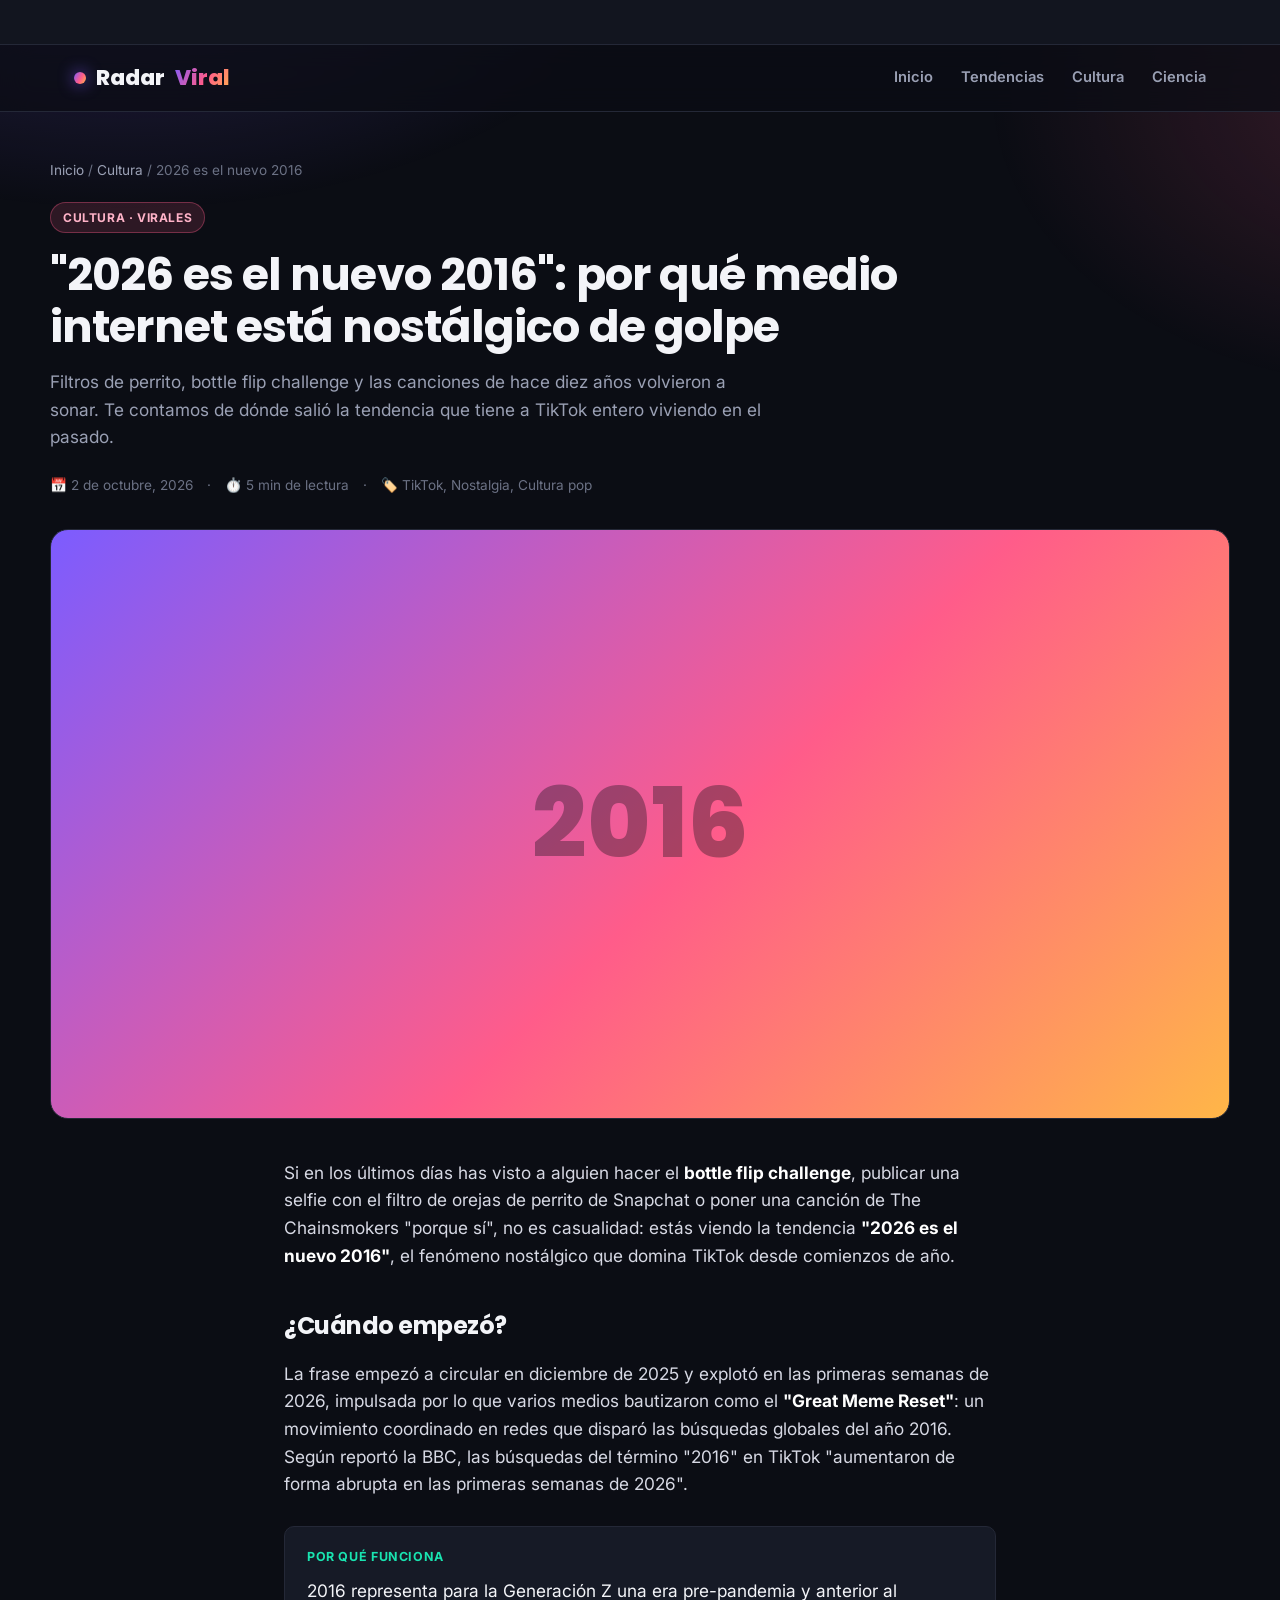
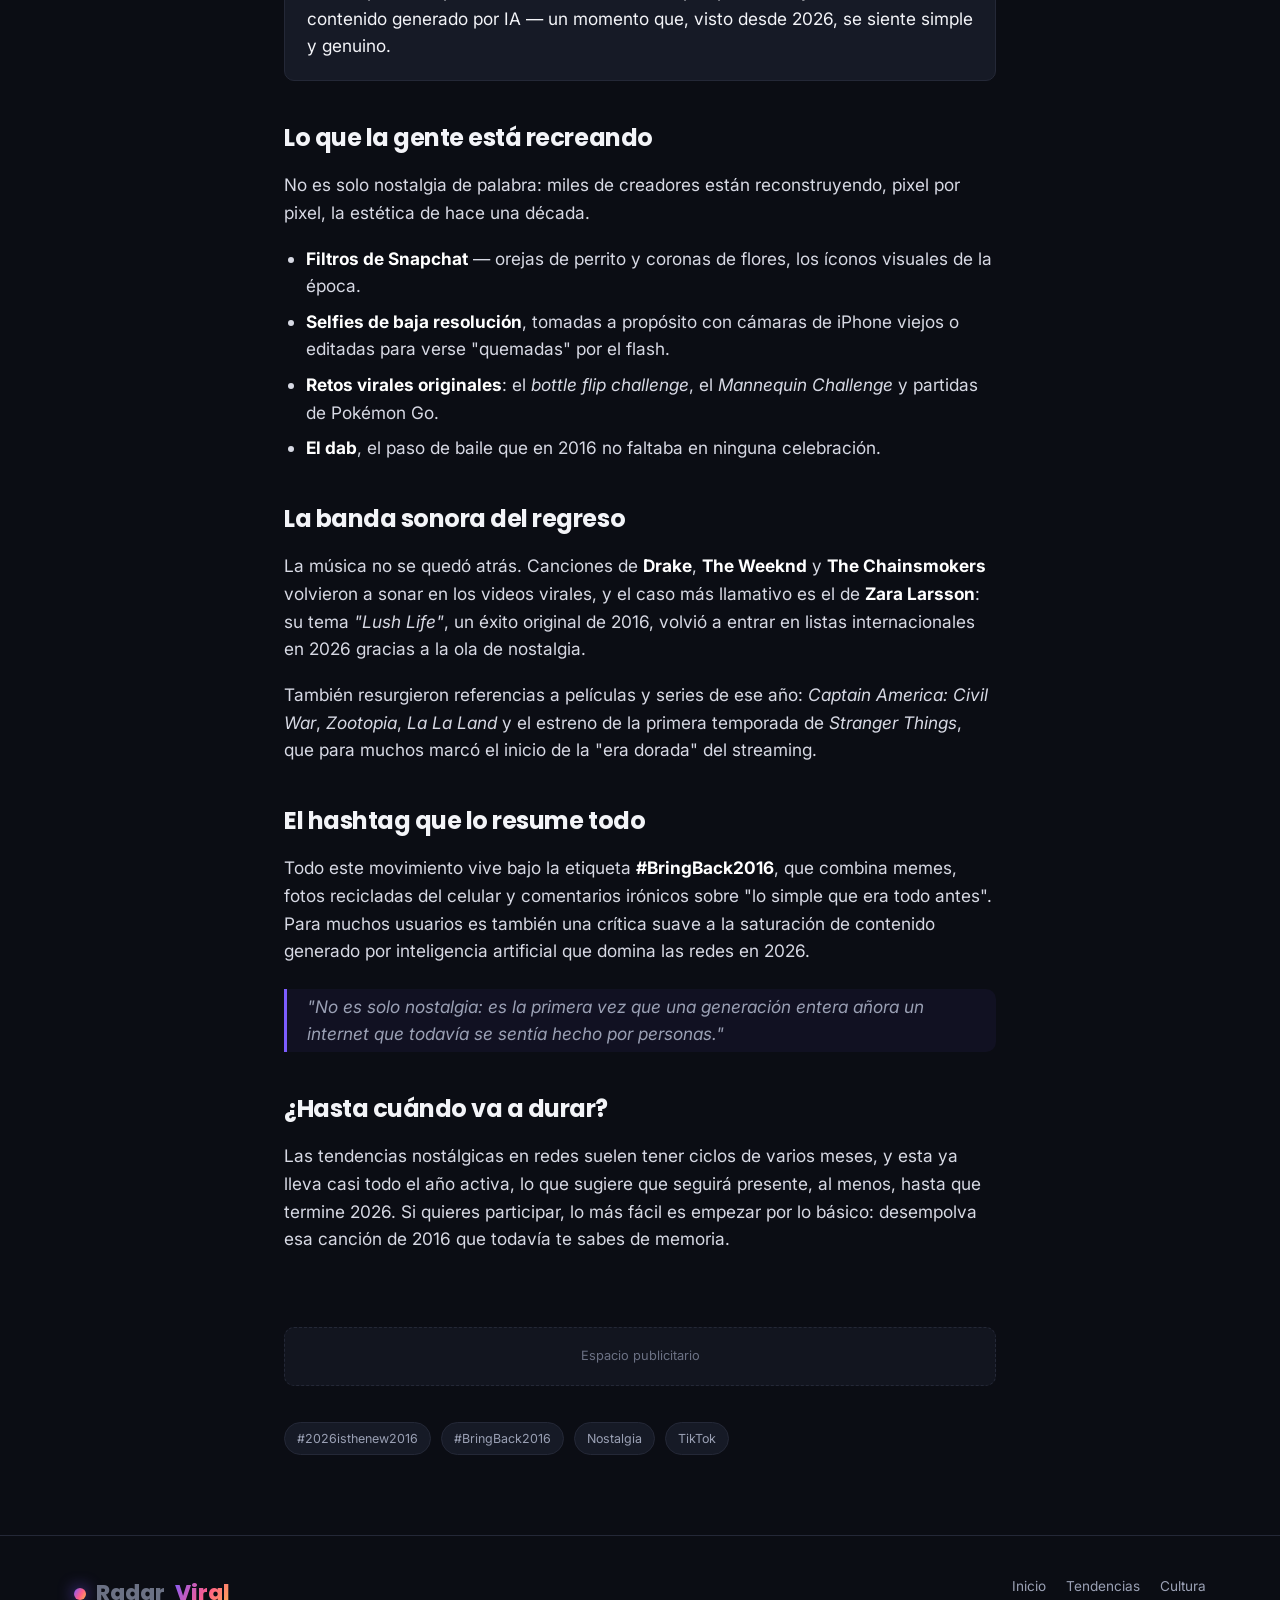
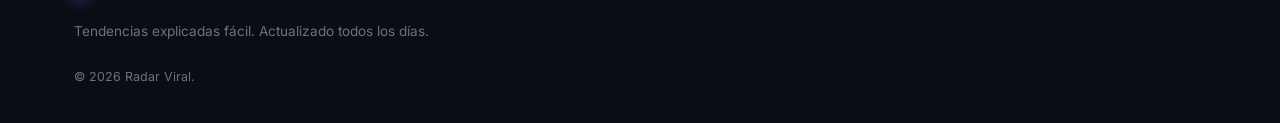
==== articles/2026-es-el-nuevo-2016.html @ d4bd58f1 "Primera versión del sitio Radar Viral" ====
<!DOCTYPE html>
<html lang="es">
<head>
<meta charset="UTF-8">
<meta name="viewport" content="width=device-width, initial-scale=1.0">
<title>"2026 es el nuevo 2016": la tendencia nostálgica que arrasa en TikTok | Radar Viral</title>
<meta name="description" content="Snapchat con orejas de perrito, bottle flip challenge y canciones de hace diez años: así es la tendencia 2016 que resucitó una década entera en TikTok.">
<meta name="monetag" content="62d3a3dba69b1834772214fa06b072d9">
<link rel="icon" href="data:image/svg+xml,<svg xmlns=%22http://www.w3.org/2000/svg%22 viewBox=%220 0 100 100%22><circle cx=%2250%22 cy=%2250%22 r=%2245%22 fill=%22%237c5cff%22/></svg>">
<link rel="preconnect" href="https://fonts.googleapis.com">
<link href="https://fonts.googleapis.com/css2?family=Inter:wght@400;500;600;700;800&family=Poppins:wght@600;700;800&display=swap" rel="stylesheet">
<link rel="stylesheet" href="../assets/style.css">
<meta property="og:title" content="&quot;2026 es el nuevo 2016&quot;: la tendencia nostálgica que arrasa en TikTok">
<meta property="og:type" content="article">
</head>
<body>

<div class="ticker-bar">
  <div class="ticker-track">
    <span><b>● EN VIVO</b>Saturno en oposición — el mejor momento del año para verlo</span>
    <span><b>● TENDENCIA</b>"2026 es el nuevo 2016" arrasa en TikTok</span>
    <span><b>● VIRAL</b>Lluvia de Oriónidas alcanza su punto máximo el 21-22 de octubre</span>
    <span><b>● CULTURA</b>Seis retos de TikTok que todos están copiando este mes</span>
    <span><b>● EN VIVO</b>Saturno en oposición — el mejor momento del año para verlo</span>
    <span><b>● TENDENCIA</b>"2026 es el nuevo 2016" arrasa en TikTok</span>
  </div>
</div>

<header class="site-header">
  <nav class="nav container">
    <a href="../index.html" class="logo"><span class="dot"></span>Radar<span class="accent">Viral</span></a>
    <div class="nav-links">
      <a href="../index.html">Inicio</a>
      <a href="../index.html#tendencias">Tendencias</a>
      <a href="../index.html#cultura">Cultura</a>
      <a href="../index.html#ciencia">Ciencia</a>
    </div>
    <button class="menu-toggle" aria-label="Abrir menú">☰</button>
  </nav>
</header>

<article>
  <div class="article-hero container">
    <div class="breadcrumb"><a href="../index.html">Inicio</a> / <a href="../index.html#cultura">Cultura</a> / 2026 es el nuevo 2016</div>
    <span class="cat-pill">Cultura · Virales</span>
    <h1>"2026 es el nuevo 2016": por qué medio internet está nostálgico de golpe</h1>
    <p class="sub">Filtros de perrito, bottle flip challenge y las canciones de hace diez años volvieron a sonar. Te contamos de dónde salió la tendencia que tiene a TikTok entero viviendo en el pasado.</p>
    <div class="article-meta">
      <span>📅 2 de octubre, 2026</span>
      <span>·</span>
      <span>⏱️ 5 min de lectura</span>
      <span>·</span>
      <span>🏷️ TikTok, Nostalgia, Cultura pop</span>
    </div>
    <div class="cover" style="background:linear-gradient(135deg,#7c5cff,#ff5c8a 55%,#ffb648); display:flex; align-items:center; justify-content:center;">
      <span style="font-family:'Poppins',sans-serif; font-weight:800; font-size:6rem; color:rgba(11,13,20,.35);">2016</span>
    </div>
  </div>

  <div class="article-body">
    <p>Si en los últimos días has visto a alguien hacer el <strong>bottle flip challenge</strong>, publicar una selfie con el filtro de orejas de perrito de Snapchat o poner una canción de The Chainsmokers "porque sí", no es casualidad: estás viendo la tendencia <strong>"2026 es el nuevo 2016"</strong>, el fenómeno nostálgico que domina TikTok desde comienzos de año.</p>

    <h2>¿Cuándo empezó?</h2>
    <p>La frase empezó a circular en diciembre de 2025 y explotó en las primeras semanas de 2026, impulsada por lo que varios medios bautizaron como el <strong>"Great Meme Reset"</strong>: un movimiento coordinado en redes que disparó las búsquedas globales del año 2016. Según reportó la BBC, las búsquedas del término "2016" en TikTok "aumentaron de forma abrupta en las primeras semanas de 2026".</p>

    <div class="fact-box">
      <div class="ttl">Por qué funciona</div>
      2016 representa para la Generación Z una era pre-pandemia y anterior al contenido generado por IA — un momento que, visto desde 2026, se siente simple y genuino.
    </div>

    <h2>Lo que la gente está recreando</h2>
    <p>No es solo nostalgia de palabra: miles de creadores están reconstruyendo, pixel por pixel, la estética de hace una década.</p>
    <ul>
      <li><strong>Filtros de Snapchat</strong> — orejas de perrito y coronas de flores, los íconos visuales de la época.</li>
      <li><strong>Selfies de baja resolución</strong>, tomadas a propósito con cámaras de iPhone viejos o editadas para verse "quemadas" por el flash.</li>
      <li><strong>Retos virales originales</strong>: el <em>bottle flip challenge</em>, el <em>Mannequin Challenge</em> y partidas de Pokémon Go.</li>
      <li><strong>El dab</strong>, el paso de baile que en 2016 no faltaba en ninguna celebración.</li>
    </ul>

    <h2>La banda sonora del regreso</h2>
    <p>La música no se quedó atrás. Canciones de <strong>Drake</strong>, <strong>The Weeknd</strong> y <strong>The Chainsmokers</strong> volvieron a sonar en los videos virales, y el caso más llamativo es el de <strong>Zara Larsson</strong>: su tema <em>"Lush Life"</em>, un éxito original de 2016, volvió a entrar en listas internacionales en 2026 gracias a la ola de nostalgia.</p>

    <p>También resurgieron referencias a películas y series de ese año: <em>Captain America: Civil War</em>, <em>Zootopia</em>, <em>La La Land</em> y el estreno de la primera temporada de <em>Stranger Things</em>, que para muchos marcó el inicio de la "era dorada" del streaming.</p>

    <h2>El hashtag que lo resume todo</h2>
    <p>Todo este movimiento vive bajo la etiqueta <strong>#BringBack2016</strong>, que combina memes, fotos recicladas del celular y comentarios irónicos sobre "lo simple que era todo antes". Para muchos usuarios es también una crítica suave a la saturación de contenido generado por inteligencia artificial que domina las redes en 2026.</p>

    <blockquote>"No es solo nostalgia: es la primera vez que una generación entera añora un internet que todavía se sentía hecho por personas."</blockquote>

    <h2>¿Hasta cuándo va a durar?</h2>
    <p>Las tendencias nostálgicas en redes suelen tener ciclos de varios meses, y esta ya lleva casi todo el año activa, lo que sugiere que seguirá presente, al menos, hasta que termine 2026. Si quieres participar, lo más fácil es empezar por lo básico: desempolva esa canción de 2016 que todavía te sabes de memoria.</p>
  </div>

  <div class="ad-slot"><div class="box">Espacio publicitario</div></div>

  <div class="tag-row">
    <span class="tag-pill">#2026isthenew2016</span>
    <span class="tag-pill">#BringBack2016</span>
    <span class="tag-pill">Nostalgia</span>
    <span class="tag-pill">TikTok</span>
  </div>
</article>

<footer>
  <div class="container foot-grid">
    <div>
      <div class="logo" style="margin-bottom:10px;"><span class="dot"></span>Radar<span class="accent">Viral</span></div>
      <p>Tendencias explicadas fácil. Actualizado todos los días.</p>
    </div>
    <div class="foot-links">
      <a href="../index.html">Inicio</a>
      <a href="../index.html#tendencias">Tendencias</a>
      <a href="../index.html#cultura">Cultura</a>
    </div>
  </div>
  <div class="container" style="margin-top:24px; font-size:.78rem;">© <span data-year></span> Radar Viral.</div>
</footer>

<script src="../assets/script.js"></script>
</body>
</html>
---- assets/style.css ----
/* ===== Radar Viral — Design System ===== */
:root{
  --bg: #0b0d14;
  --bg-elevated: #12151f;
  --bg-card: #161a26;
  --border: #242837;
  --text: #f3f4f8;
  --text-dim: #9aa0b4;
  --text-faint: #6b7184;
  --accent: #7c5cff;
  --accent2: #ff5c8a;
  --accent3: #19e3b0;
  --gradient: linear-gradient(120deg, #7c5cff 0%, #ff5c8a 55%, #ffb648 100%);
  --gradient2: linear-gradient(135deg, #19e3b0 0%, #7c5cff 100%);
  --radius: 18px;
  --radius-sm: 10px;
  --shadow: 0 20px 50px -20px rgba(0,0,0,.6);
  --maxw: 1180px;
  font-size: 16px;
}

*{box-sizing:border-box; margin:0; padding:0;}
html{scroll-behavior:smooth;}
body{
  background: var(--bg);
  color: var(--text);
  font-family: 'Inter', -apple-system, BlinkMacSystemFont, 'Segoe UI', sans-serif;
  line-height: 1.6;
  -webkit-font-smoothing: antialiased;
  overflow-x: hidden;
}
body::before{
  content:"";
  position: fixed; inset: 0;
  background:
    radial-gradient(900px 500px at 10% -10%, rgba(124,92,255,.25), transparent 60%),
    radial-gradient(700px 500px at 110% 10%, rgba(255,92,138,.18), transparent 60%);
  pointer-events: none;
  z-index: 0;
}
img{max-width:100%; display:block;}
a{color:inherit; text-decoration:none;}
.container{max-width: var(--maxw); margin: 0 auto; padding: 0 24px; position:relative; z-index:1;}
h1,h2,h3,h4{font-family:'Poppins', 'Inter', sans-serif; font-weight:700; letter-spacing:-0.02em;}

/* ===== Top ticker ===== */
.ticker-bar{
  background: var(--bg-elevated);
  border-bottom: 1px solid var(--border);
  overflow: hidden;
  white-space: nowrap;
  padding: 9px 0;
  position: relative;
  z-index: 2;
}
.ticker-track{
  display: inline-flex;
  gap: 48px;
  animation: scroll-left 32s linear infinite;
  padding-left: 100%;
}
.ticker-track span{
  font-size: .8rem;
  font-weight: 600;
  color: var(--text-dim);
  text-transform: uppercase;
  letter-spacing: .04em;
}
.ticker-track span b{color: var(--accent3); margin-right:6px;}
@keyframes scroll-left{
  0%{transform: translateX(0);}
  100%{transform: translateX(-100%);}
}

/* ===== Header ===== */
header.site-header{
  position: sticky; top:0; z-index: 50;
  backdrop-filter: blur(14px);
  background: rgba(11,13,20,.75);
  border-bottom: 1px solid var(--border);
}
.nav{
  display:flex; align-items:center; justify-content:space-between;
  padding: 16px 24px;
}
.logo{
  display:flex; align-items:center; gap:10px;
  font-family:'Poppins',sans-serif; font-weight: 800; font-size:1.35rem;
}
.logo .dot{
  width:12px;height:12px;border-radius:50%;
  background: var(--gradient);
  box-shadow: 0 0 16px rgba(124,92,255,.8);
}
.logo span.accent{ background: var(--gradient); -webkit-background-clip:text; background-clip:text; color:transparent;}
.nav-links{display:flex; gap:28px; align-items:center;}
.nav-links a{
  font-size:.92rem; font-weight:600; color: var(--text-dim);
  transition: color .2s;
}
.nav-links a:hover{color: var(--text);}
.nav-links a.active{color: var(--text);}
.menu-toggle{display:none; background:none; border:none; color:var(--text); font-size:1.5rem; cursor:pointer;}

/* ===== Hero ===== */
.hero{
  padding: 72px 0 56px;
  position:relative;
}
.hero .eyebrow{
  display:inline-flex; align-items:center; gap:8px;
  background: rgba(124,92,255,.12);
  border: 1px solid rgba(124,92,255,.35);
  color: #c9bdff;
  font-size:.78rem; font-weight:700; letter-spacing:.04em; text-transform:uppercase;
  padding: 6px 14px; border-radius: 999px;
  margin-bottom: 22px;
}
.hero .eyebrow .pulse{
  width:8px;height:8px;border-radius:50%;background:var(--accent3);
  box-shadow:0 0 0 0 rgba(25,227,176,.7);
  animation: pulse 1.8s infinite;
}
@keyframes pulse{
  0%{box-shadow:0 0 0 0 rgba(25,227,176,.6);}
  70%{box-shadow:0 0 0 10px rgba(25,227,176,0);}
  100%{box-shadow:0 0 0 0 rgba(25,227,176,0);}
}
.hero h1{
  font-size: clamp(2.1rem, 5vw, 3.6rem);
  line-height: 1.08;
  max-width: 820px;
  margin-bottom: 18px;
}
.hero h1 .grad{
  background: var(--gradient); -webkit-background-clip:text; background-clip:text; color:transparent;
}
.hero p.lead{
  font-size: 1.1rem; color: var(--text-dim); max-width: 600px;
}

/* ===== Section headers ===== */
.section-head{
  display:flex; align-items:baseline; justify-content:space-between;
  margin: 56px 0 24px;
}
.section-head h2{font-size: 1.6rem;}
.section-head .tag{
  font-size:.78rem; font-weight:700; color: var(--accent3);
  text-transform:uppercase; letter-spacing:.06em;
}

/* ===== Article grid / cards ===== */
.grid{
  display:grid;
  grid-template-columns: repeat(3, 1fr);
  gap: 24px;
}
.grid.featured{grid-template-columns: 1.3fr 1fr;}
.card{
  background: var(--bg-card);
  border: 1px solid var(--border);
  border-radius: var(--radius);
  overflow: hidden;
  transition: transform .25s ease, border-color .25s ease, box-shadow .25s ease;
  display:flex; flex-direction:column;
}
.card:hover{
  transform: translateY(-6px);
  border-color: rgba(124,92,255,.5);
  box-shadow: var(--shadow);
}
.card .thumb{
  position:relative; aspect-ratio: 16/10; overflow:hidden; background: #1a1e2b;
}
.card .thumb img{width:100%;height:100%;object-fit:cover; transition: transform .4s ease;}
.card:hover .thumb img{transform: scale(1.06);}
.card .thumb .cat{
  position:absolute; top:12px; left:12px;
  background: rgba(10,10,16,.75); backdrop-filter: blur(6px);
  border:1px solid rgba(255,255,255,.15);
  font-size:.7rem; font-weight:700; text-transform:uppercase; letter-spacing:.05em;
  padding:5px 10px; border-radius: 999px;
}
.card .body{padding: 18px 20px 20px; display:flex; flex-direction:column; gap:10px; flex:1;}
.card h3{font-size:1.1rem; line-height:1.35;}
.card p{color:var(--text-dim); font-size:.92rem; flex:1;}
.card .meta{
  display:flex; align-items:center; gap:10px;
  font-size:.78rem; color: var(--text-faint);
  margin-top: 4px;
}
.card .meta .dot-sep{width:3px;height:3px;border-radius:50%;background:var(--text-faint);}
.card.featured-card{grid-column: span 1;}
.card.featured-card .thumb{aspect-ratio: 16/11;}
.card.featured-card h3{font-size:1.5rem;}

/* ===== Article page ===== */
.article-hero{padding: 48px 0 0;}
.breadcrumb{font-size:.85rem; color:var(--text-faint); margin-bottom:20px;}
.breadcrumb a{color:var(--text-dim);}
.article-hero .cat-pill{
  display:inline-block; background: rgba(255,92,138,.14); color:#ffb3c8;
  border:1px solid rgba(255,92,138,.35);
  font-size:.75rem; font-weight:700; text-transform:uppercase; letter-spacing:.05em;
  padding:5px 12px; border-radius:999px; margin-bottom:16px;
}
.article-hero h1{font-size:clamp(1.8rem,4vw,2.8rem); line-height:1.15; max-width: 880px;}
.article-hero .sub{color:var(--text-dim); font-size:1.08rem; max-width:720px; margin-top:16px;}
.article-meta{
  display:flex; align-items:center; gap:14px; margin-top:24px; flex-wrap:wrap;
  font-size:.85rem; color:var(--text-faint);
}
.article-hero .cover{
  margin-top:32px; border-radius: var(--radius); overflow:hidden; border:1px solid var(--border);
  aspect-ratio: 16/8;
}
.article-hero .cover img{width:100%;height:100%;object-fit:cover;}
.img-credit{font-size:.75rem; color:var(--text-faint); margin-top:8px; text-align:right;}

.article-body{
  max-width: 760px; margin: 0 auto; padding: 40px 24px 20px;
  font-size: 1.08rem;
}
.article-body h2{font-size:1.5rem; margin: 38px 0 14px;}
.article-body h3{font-size:1.2rem; margin: 28px 0 10px; color:#dcd9ff;}
.article-body p{margin-bottom:18px; color:#d7d9e4;}
.article-body ul, .article-body ol{margin: 0 0 18px 22px; color:#d7d9e4;}
.article-body li{margin-bottom:8px;}
.article-body strong{color:#fff;}
.article-body blockquote{
  border-left:3px solid var(--accent); padding: 4px 20px; margin: 24px 0;
  color: var(--text-dim); font-style: italic; background: rgba(124,92,255,.06); border-radius: 0 10px 10px 0;
}
.fact-box{
  background: var(--bg-card); border:1px solid var(--border); border-radius: var(--radius-sm);
  padding: 20px 22px; margin: 28px 0;
}
.fact-box .ttl{
  font-weight:700; font-size:.78rem; text-transform:uppercase; letter-spacing:.05em; color: var(--accent3);
  margin-bottom:10px;
}

.ad-slot{
  max-width: 760px; margin: 36px auto; padding: 0 24px;
}
.ad-slot .box{
  border:1px dashed var(--border); border-radius: var(--radius-sm);
  padding: 18px; text-align:center; color: var(--text-faint); font-size:.8rem;
  background: var(--bg-elevated);
}

/* share / tags */
.tag-row{display:flex; gap:10px; flex-wrap:wrap; max-width:760px; margin: 8px auto 40px; padding:0 24px;}
.tag-pill{
  font-size:.78rem; color: var(--text-dim); background: var(--bg-card); border:1px solid var(--border);
  padding: 6px 12px; border-radius: 999px;
}

/* ===== Newsletter / CTA ===== */
.cta-band{
  margin-top: 70px;
  background: var(--gradient);
  border-radius: var(--radius);
  padding: 44px;
  display:flex; align-items:center; justify-content:space-between; gap:24px; flex-wrap:wrap;
  color: #0b0d14;
}
.cta-band h3{font-size:1.5rem; color:#0b0d14;}
.cta-band p{color: rgba(11,13,20,.75); margin-top:6px; max-width:420px;}
.btn{
  display:inline-flex; align-items:center; gap:8px;
  background:#0b0d14; color:#fff; font-weight:700; font-size:.92rem;
  padding: 13px 24px; border-radius: 999px; border:none; cursor:pointer;
  transition: transform .2s ease;
}
.btn:hover{transform: translateY(-2px);}

/* ===== Footer ===== */
footer{
  margin-top: 80px; border-top:1px solid var(--border); padding: 40px 0 36px;
  color: var(--text-faint); font-size:.85rem;
}
footer .foot-grid{display:flex; justify-content:space-between; flex-wrap:wrap; gap:24px;}
footer a{color: var(--text-dim);}
footer .foot-links{display:flex; gap:20px; flex-wrap:wrap;}

/* ===== Responsive ===== */
@media (max-width: 900px){
  .grid{grid-template-columns: repeat(2,1fr);}
  .grid.featured{grid-template-columns: 1fr;}
}
@media (max-width: 640px){
  .nav-links{
    position: fixed; inset: 64px 16px auto 16px; background: var(--bg-elevated);
    border:1px solid var(--border); border-radius: var(--radius-sm);
    flex-direction:column; align-items:flex-start; padding:16px;
    display:none; gap:14px; box-shadow: var(--shadow);
  }
  .nav-links.open{display:flex;}
  .menu-toggle{display:block;}
  .grid{grid-template-columns: 1fr;}
  .hero{padding:48px 0 36px;}
  .cta-band{padding:28px; flex-direction:column; align-items:flex-start;}
}
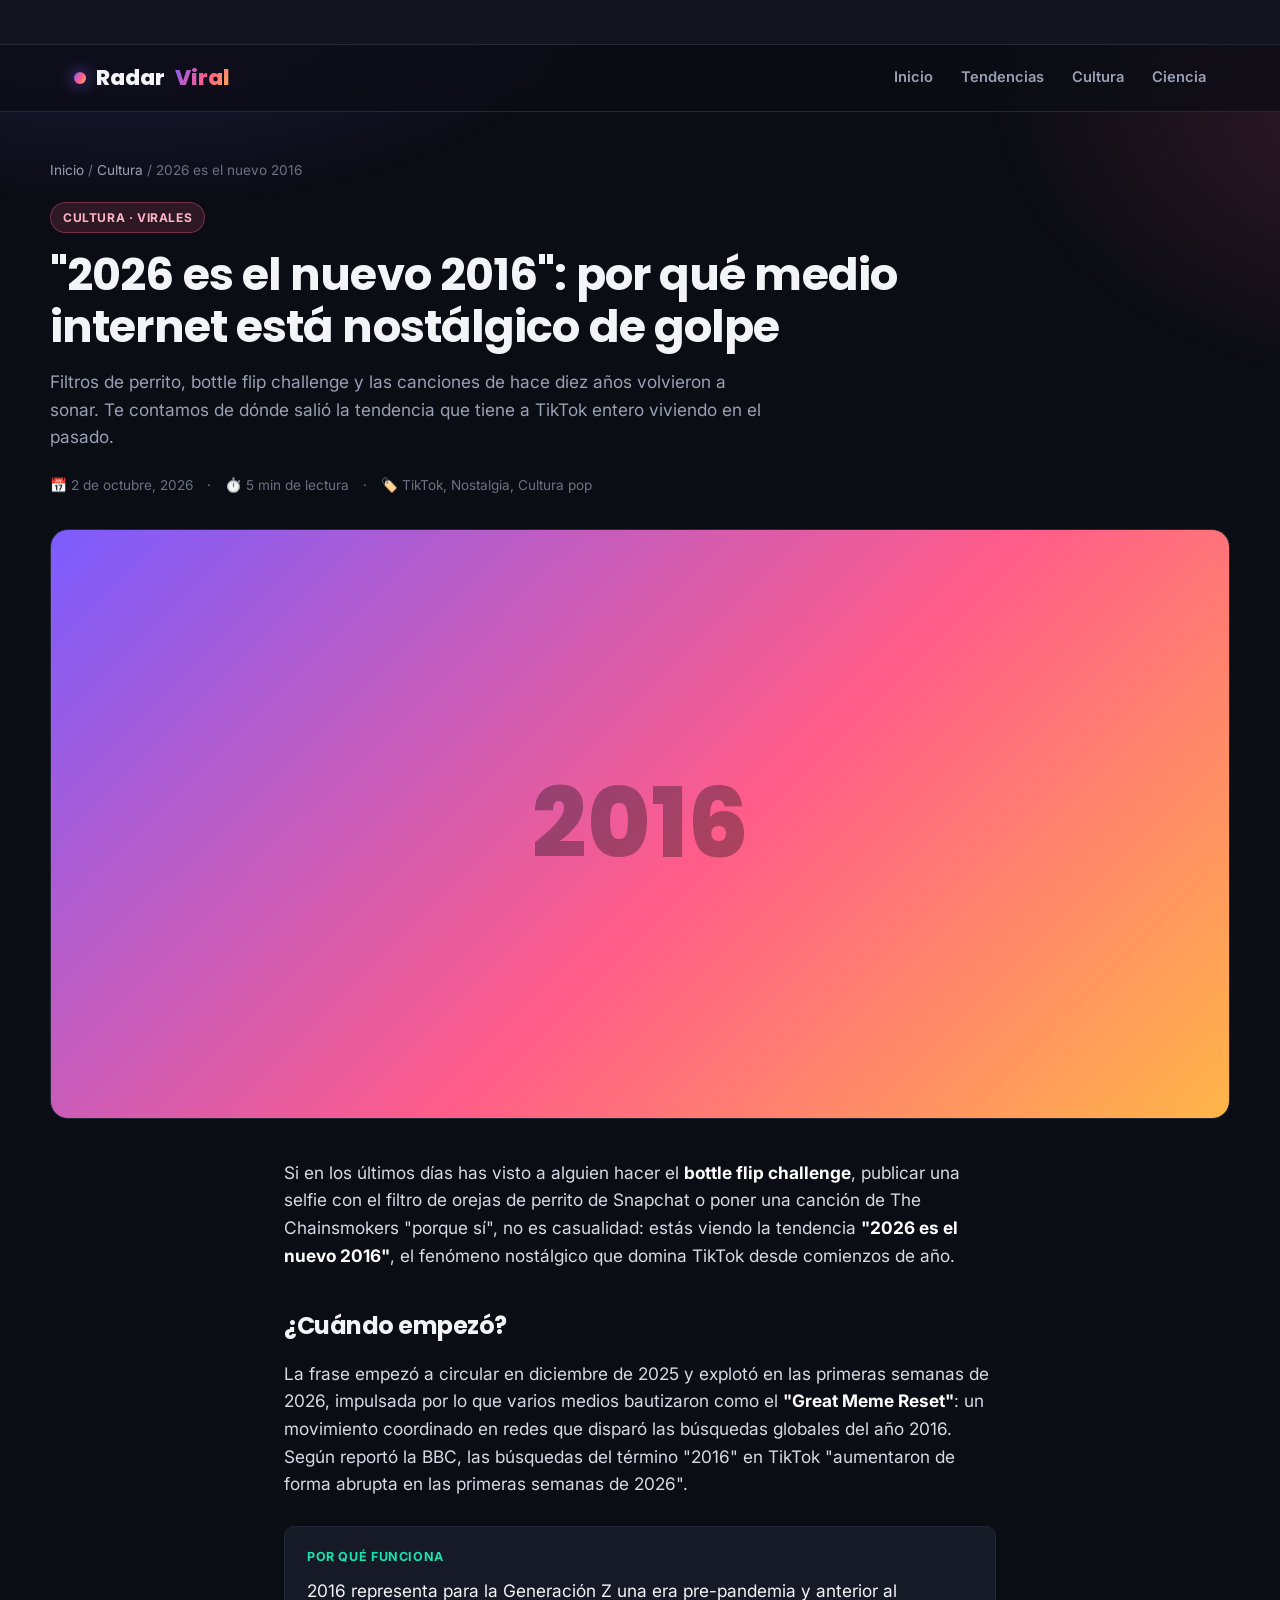
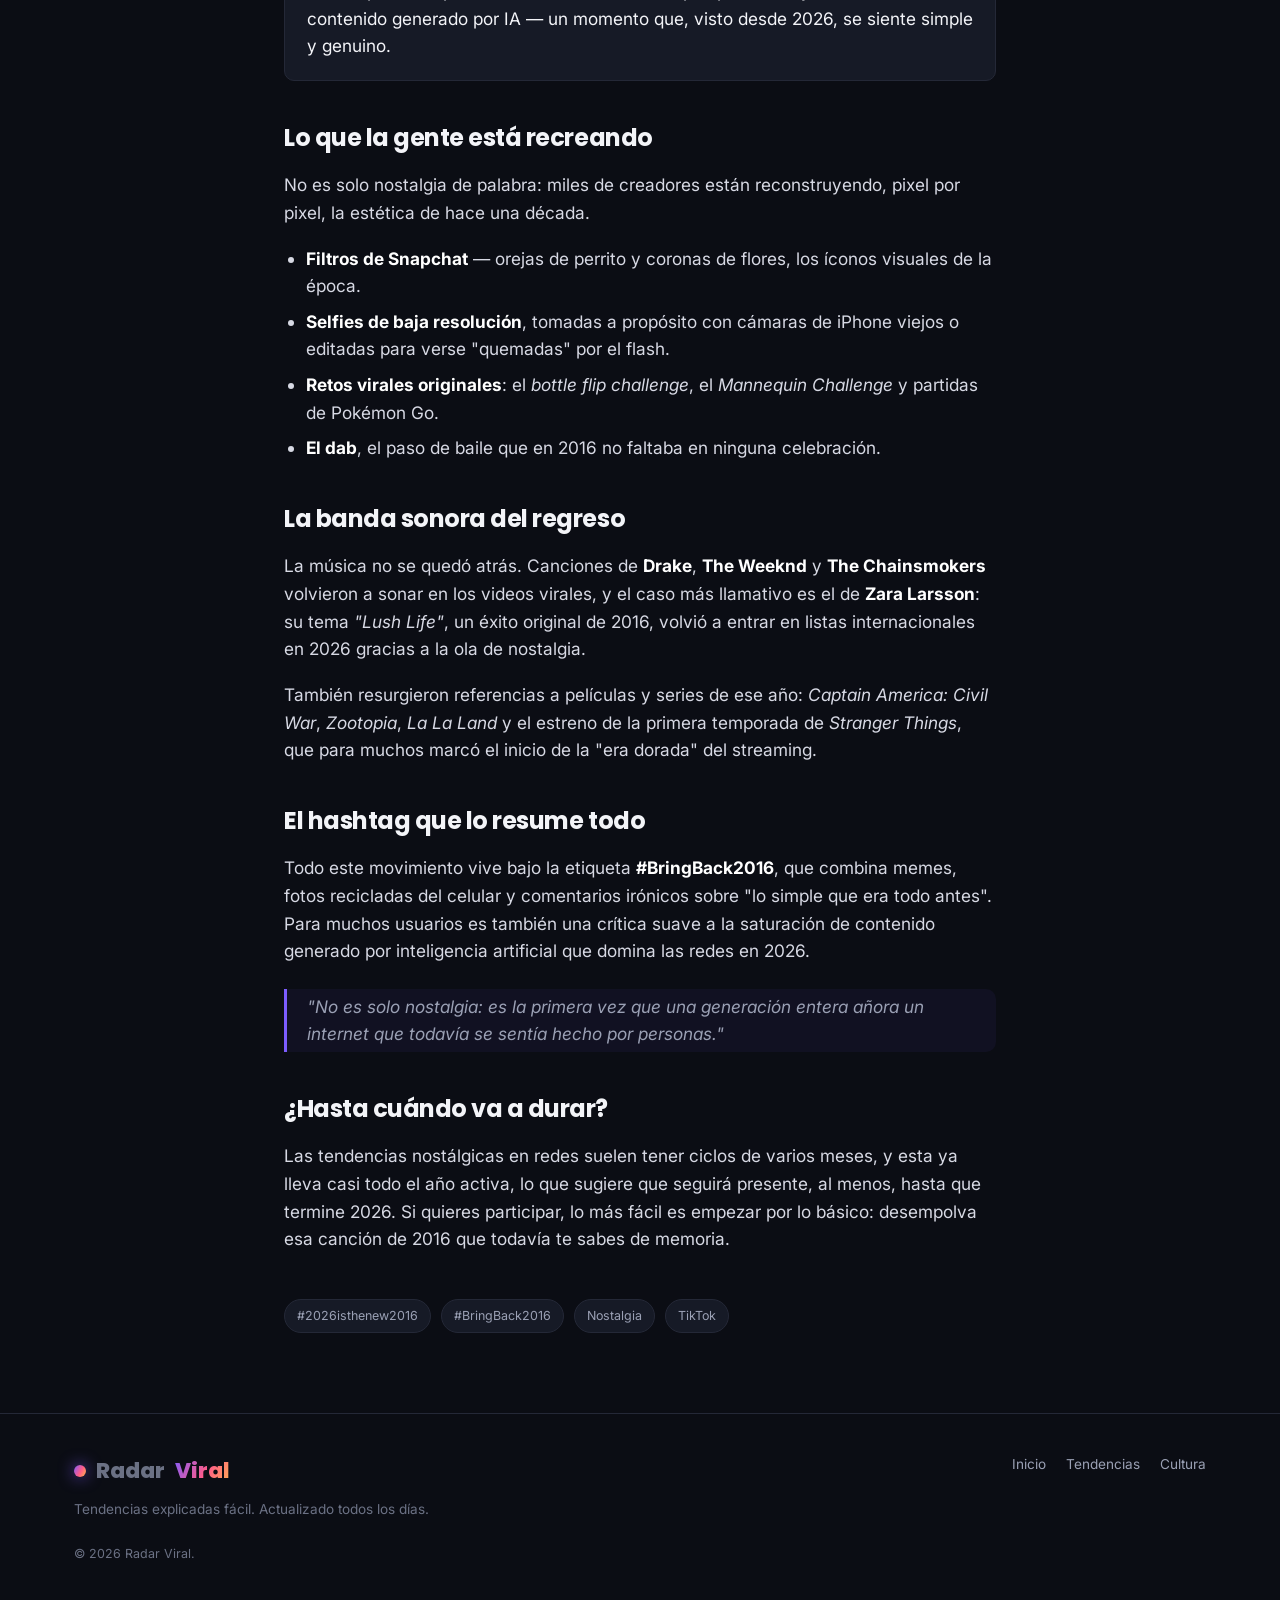
==== commit eb027282: "Usar foto real de Haaland en el artículo y quitar espacio publicitario vacío Co-Authored-By: Claude " ====
--- a/articles/2026-es-el-nuevo-2016.html
+++ b/articles/2026-es-el-nuevo-2016.html
@@ -3,26 +3,37 @@
 <head>
 <meta charset="UTF-8">
 <meta name="viewport" content="width=device-width, initial-scale=1.0">
+<!-- Google tag (gtag.js) -->
+<script async src="https://www.googletagmanager.com/gtag/js?id=G-6VTZ88X83J"></script>
+<script>
+  window.dataLayer = window.dataLayer || [];
+  function gtag(){dataLayer.push(arguments);}
+  gtag('js', new Date());
+  gtag('config', 'G-6VTZ88X83J');
+</script>
 <title>"2026 es el nuevo 2016": la tendencia nostálgica que arrasa en TikTok | Radar Viral</title>
 <meta name="description" content="Snapchat con orejas de perrito, bottle flip challenge y canciones de hace diez años: así es la tendencia 2016 que resucitó una década entera en TikTok.">
-<meta name="monetag" content="62d3a3dba69b1834772214fa06b072d9">
+<meta name="monetag" content="4b3d2b04bde63af69c6926bc6bd4f466">
 <link rel="icon" href="data:image/svg+xml,<svg xmlns=%22http://www.w3.org/2000/svg%22 viewBox=%220 0 100 100%22><circle cx=%2250%22 cy=%2250%22 r=%2245%22 fill=%22%237c5cff%22/></svg>">
 <link rel="preconnect" href="https://fonts.googleapis.com">
 <link href="https://fonts.googleapis.com/css2?family=Inter:wght@400;500;600;700;800&family=Poppins:wght@600;700;800&display=swap" rel="stylesheet">
 <link rel="stylesheet" href="../assets/style.css">
 <meta property="og:title" content="&quot;2026 es el nuevo 2016&quot;: la tendencia nostálgica que arrasa en TikTok">
 <meta property="og:type" content="article">
+<script>(function(s){s.dataset.zone='11938396',s.src='https://nap5k.com/tag.min.js'})([document.documentElement, document.body].filter(Boolean).pop().appendChild(document.createElement('script')))</script>
 </head>
 <body>
 
 <div class="ticker-bar">
   <div class="ticker-track">
-    <span><b>● EN VIVO</b>Saturno en oposición — el mejor momento del año para verlo</span>
-    <span><b>● TENDENCIA</b>"2026 es el nuevo 2016" arrasa en TikTok</span>
-    <span><b>● VIRAL</b>Lluvia de Oriónidas alcanza su punto máximo el 21-22 de octubre</span>
-    <span><b>● CULTURA</b>Seis retos de TikTok que todos están copiando este mes</span>
-    <span><b>● EN VIVO</b>Saturno en oposición — el mejor momento del año para verlo</span>
-    <span><b>● TENDENCIA</b>"2026 es el nuevo 2016" arrasa en TikTok</span>
+    <span><b>● VIRAL</b>El gato "camarero" de un bar en Montenegro ya tiene fama mundial</span>
+    <span><b>● FARÁNDULA</b>La influencer colombiana que todos comparan con Erling Haaland</span>
+    <span><b>● CIENCIA</b>Un estudio alerta sobre los riesgos del "skincare viral" de TikTok</span>
+    <span><b>● VIRAL</b>Abuela cubana rompe en llanto al reencontrarse con su nieta tras años</span>
+    <span><b>● VIRAL</b>El gato "camarero" de un bar en Montenegro ya tiene fama mundial</span>
+    <span><b>● FARÁNDULA</b>La influencer colombiana que todos comparan con Erling Haaland</span>
+    <span><b>● CIENCIA</b>Un estudio alerta sobre los riesgos del "skincare viral" de TikTok</span>
+    <span><b>● VIRAL</b>Abuela cubana rompe en llanto al reencontrarse con su nieta tras años</span>
   </div>
 </div>
 
@@ -91,8 +102,6 @@
     <p>Las tendencias nostálgicas en redes suelen tener ciclos de varios meses, y esta ya lleva casi todo el año activa, lo que sugiere que seguirá presente, al menos, hasta que termine 2026. Si quieres participar, lo más fácil es empezar por lo básico: desempolva esa canción de 2016 que todavía te sabes de memoria.</p>
   </div>
 
-  <div class="ad-slot"><div class="box">Espacio publicitario</div></div>
-
   <div class="tag-row">
     <span class="tag-pill">#2026isthenew2016</span>
     <span class="tag-pill">#BringBack2016</span>
